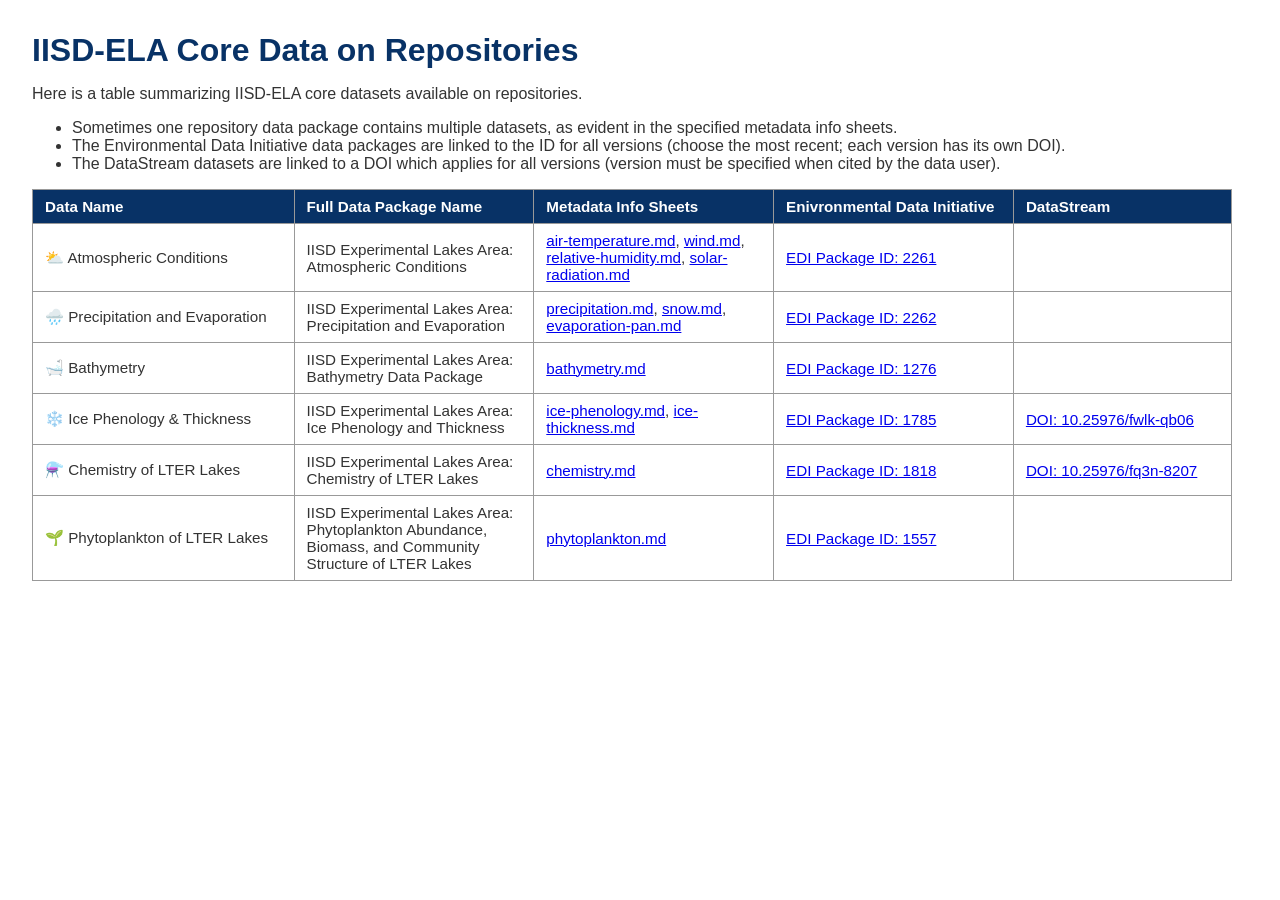
==== index.html @ 13cb94c2 "move index.html etc to root" ====
<!DOCTYPE html>
<html lang="en">
<head>
  <meta charset="UTF-8" />
  <title>Repository Data Packages</title>
  <link rel="stylesheet" href="style.css">
</head>
<body>

  <h1>IISD-ELA Core Data on Repositories</h1>

    Here is a table summarizing IISD-ELA core datasets available on repositories.
    <ul>
    <li>Sometimes one repository data package contains multiple datasets, as evident in the specified metadata info sheets.</li>
    <li>The Environmental Data Initiative data packages are linked to the ID for all versions (choose the most recent; each version has its own DOI).</li>
    <li>The DataStream datasets are linked to a DOI which applies for all versions (version must be specified when cited by the data user).</li>
    </ul>

  <table id="data-table"></table>

  <script src="script.js"></script>
</body>
</html>
---- style.css ----
/* Apply Proxima Nova to the whole page */
body {
  font-family: "Proxima Nova", sans-serif;
  margin: 2rem;
  background-color: #ffffff;
  color: #333333;
}

/* Header styling */
h1 {
  color: #083266; /* deep blue header */
  font-size: 2rem;
  margin-bottom: 1rem;
}

/* Table styling */
table {
  border-collapse: collapse;       /* Removes double borders */
  width: 100%;                     /* Table fills width of container */
  max-width: 1200px;               /* Optional: keep table from being too wide */
  margin-bottom: 2rem;
  table-layout: fixed;
  font-size: 0.95rem;
}

th, td {
  border: 1px solid #999;          /* Solid border for all cells */
  padding: 0.5rem 0.75rem;
  text-align: left;
  vertical-align: middle;
}

th {
  background-color: #083266;       /* deep blue header row */
  color: #ffffff; /* header text white */
}

/* Column widths  */
/* (If want non-equal divisions! Otherwise comment out for equal) */


table th:nth-child(1),
table td:nth-child(1) {
  width: 22%;
}

table th:nth-child(2),
table td:nth-child(2) {
  width: 20%;
}

table th:nth-child(3),
table td:nth-child(3) {
  width: 20%;
}

table th:nth-child(4),
table td:nth-child(4) {
  width: 20%;
}

table th:nth-child(5),
table td:nth-child(5) {
  width: 18%;
}


/* Make long text wrap inside cells */
td {
  word-wrap: break-word;
}

/* Hover effect for rows */
tr:hover {
  background-color: #e6f0ff;
}
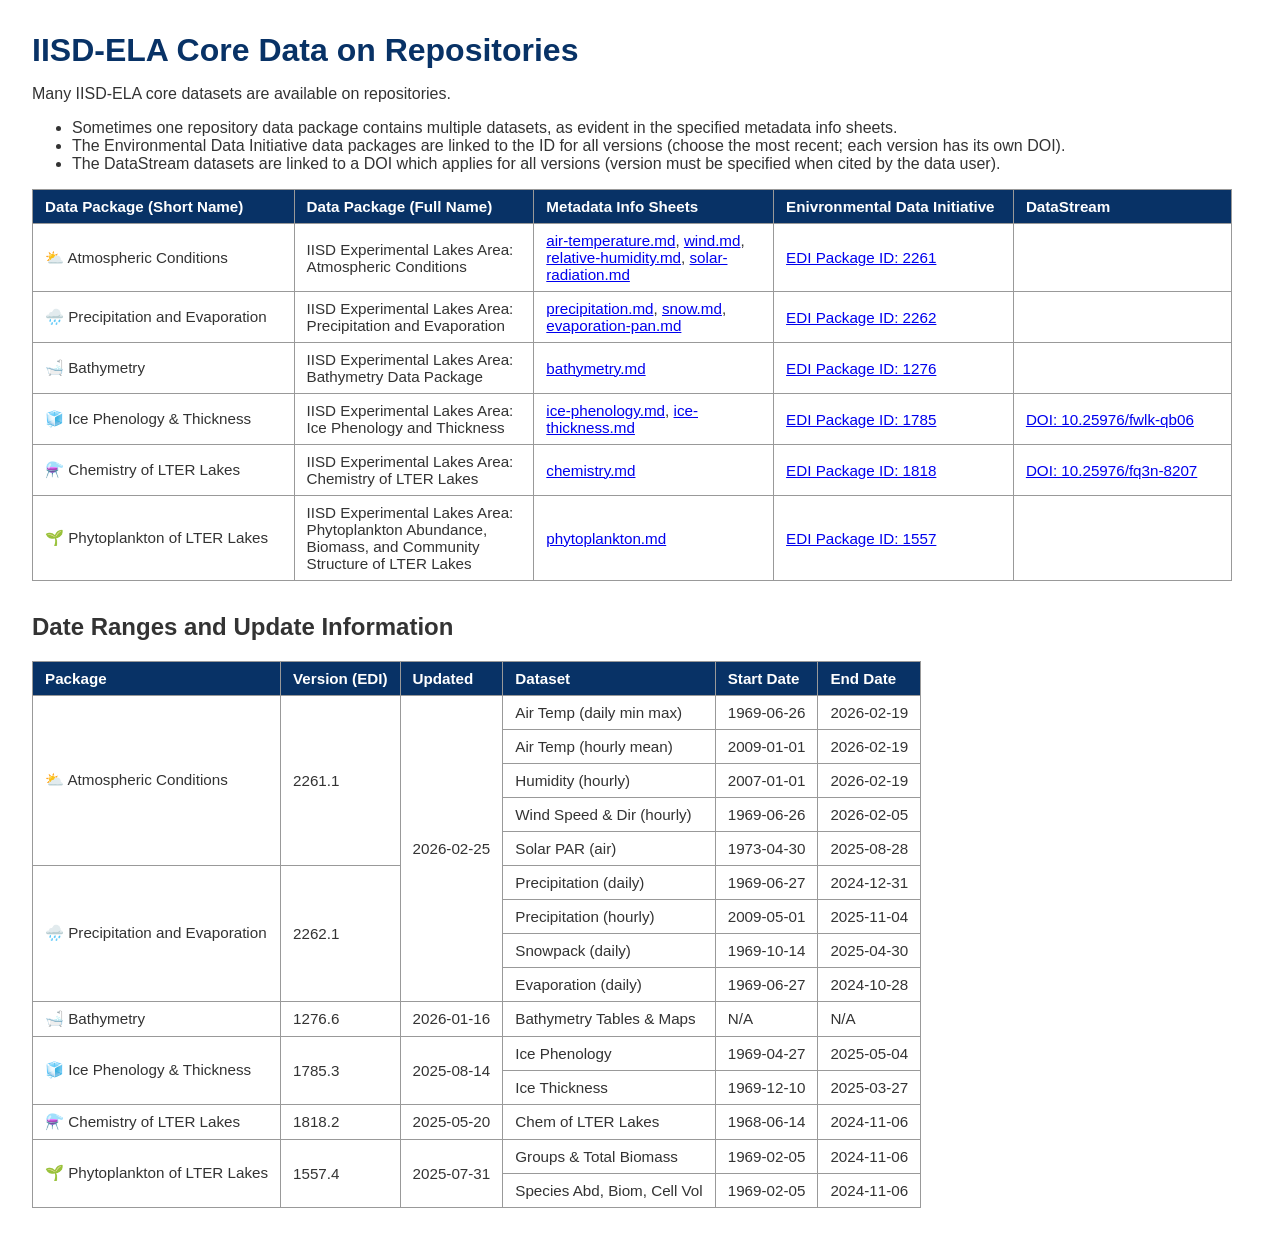
==== commit b5c2ffc2: "Added dates summary table" ====
--- a/index.html
+++ b/index.html
@@ -9,15 +9,22 @@
 
   <h1>IISD-ELA Core Data on Repositories</h1>
 
-    Here is a table summarizing IISD-ELA core datasets available on repositories.
+    Many IISD-ELA core datasets are available on repositories.
     <ul>
     <li>Sometimes one repository data package contains multiple datasets, as evident in the specified metadata info sheets.</li>
     <li>The Environmental Data Initiative data packages are linked to the ID for all versions (choose the most recent; each version has its own DOI).</li>
     <li>The DataStream datasets are linked to a DOI which applies for all versions (version must be specified when cited by the data user).</li>
     </ul>
 
-  <table id="data-table"></table>
+  <table id="core-data-repos-table"></table>
+
+  <h2>Date Ranges and Update Information</h2>
+
+  <table id="date-ranges-table"></table>
 
   <script src="script.js"></script>
+
+  
+
 </body>
 </html>
--- a/style.css
+++ b/style.css
@@ -19,8 +19,18 @@
   width: 100%;                     /* Table fills width of container */
   max-width: 1200px;               /* Optional: keep table from being too wide */
   margin-bottom: 2rem;
+  font-size: 0.95rem;
+}
+
+/* First table - fixed layout with equal/specified widths */
+#core-data-repos-table {
   table-layout: fixed;
-  font-size: 0.95rem;
+}
+
+/* Second table - natural layout based on content width */
+#date-ranges-table {
+  table-layout: auto;
+  width: auto;                     /* Let it size based on content */
 }
 
 th, td {
@@ -35,33 +45,36 @@
   color: #ffffff; /* header text white */
 }
 
-/* Column widths  */
-/* (If want non-equal divisions! Otherwise comment out for equal) */
-
-
-table th:nth-child(1),
-table td:nth-child(1) {
+/* Column widths for first table */
+#core-data-repos-table th:nth-child(1),
+#core-data-repos-table td:nth-child(1) {
   width: 22%;
 }
 
-table th:nth-child(2),
-table td:nth-child(2) {
+#core-data-repos-table th:nth-child(2),
+#core-data-repos-table td:nth-child(2) {
   width: 20%;
 }
 
-table th:nth-child(3),
-table td:nth-child(3) {
+#core-data-repos-table th:nth-child(3),
+#core-data-repos-table td:nth-child(3) {
   width: 20%;
 }
 
-table th:nth-child(4),
-table td:nth-child(4) {
+#core-data-repos-table th:nth-child(4),
+#core-data-repos-table td:nth-child(4) {
   width: 20%;
 }
 
-table th:nth-child(5),
-table td:nth-child(5) {
+#core-data-repos-table th:nth-child(5),
+#core-data-repos-table td:nth-child(5) {
   width: 18%;
+}
+
+/* Date ranges table - no fixed widths, widths naturally based on content */
+#date-ranges-table th,
+#date-ranges-table td {
+  width: auto;
 }
 
 
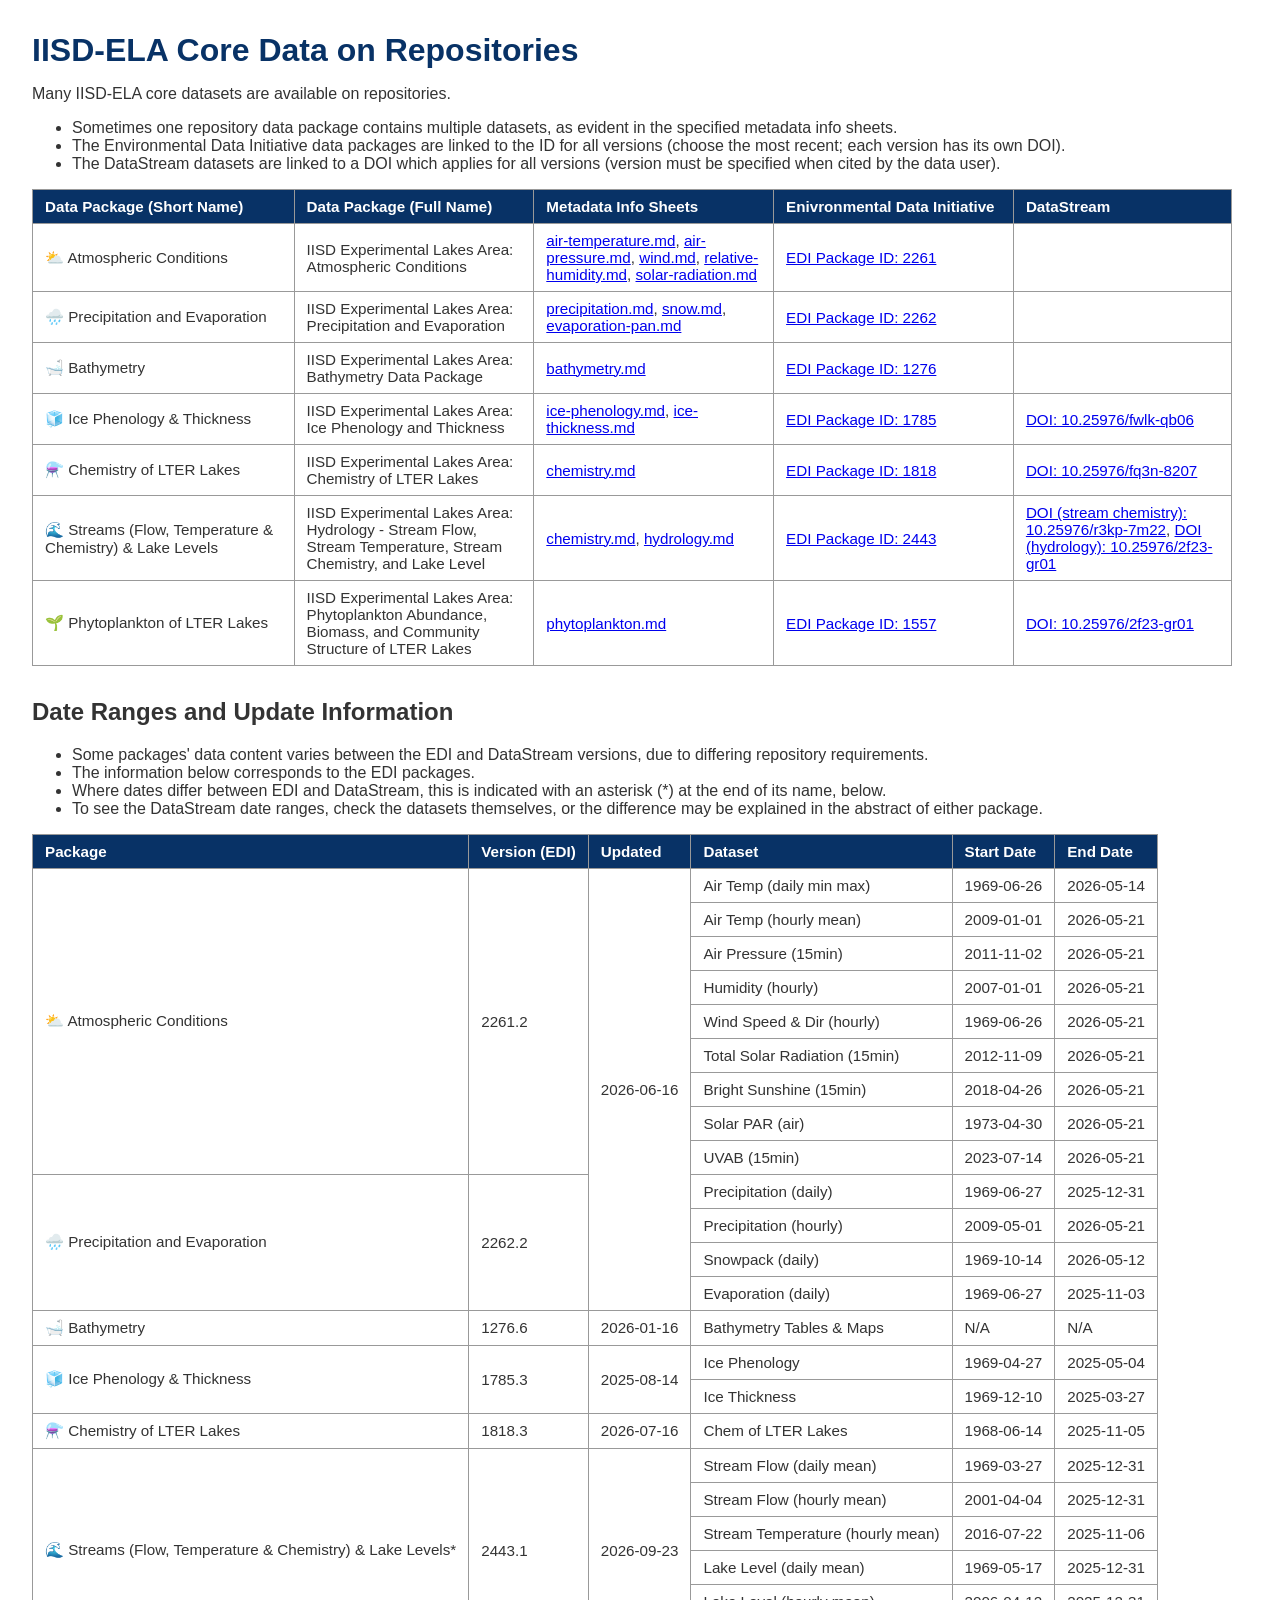
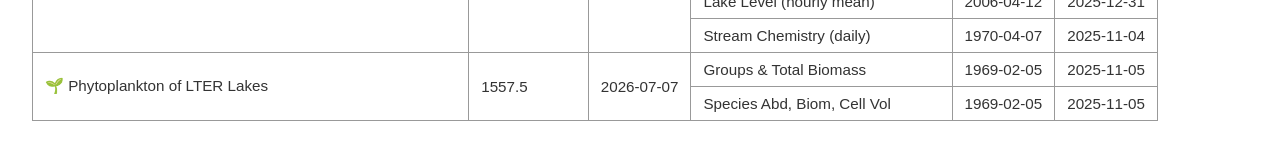
==== commit 0ca44cfb: "add update date and note diff EDI vs DS in 2nd table" ====
--- a/index.html
+++ b/index.html
@@ -20,6 +20,13 @@
 
   <h2>Date Ranges and Update Information</h2>
 
+    <ul>
+    <li>Some packages' data content varies between the EDI and DataStream versions, due to differing repository requirements.</li>
+    <li>The information below corresponds to the EDI packages.</li>
+    <li>Where dates differ between EDI and DataStream, this is indicated with an asterisk (*) at the end of its name, below.</li>
+    <li>To see the DataStream date ranges, check the datasets themselves, or the difference may be explained in the abstract of either package.</li>
+    </ul>
+
   <table id="date-ranges-table"></table>
 
   <script src="script.js"></script>
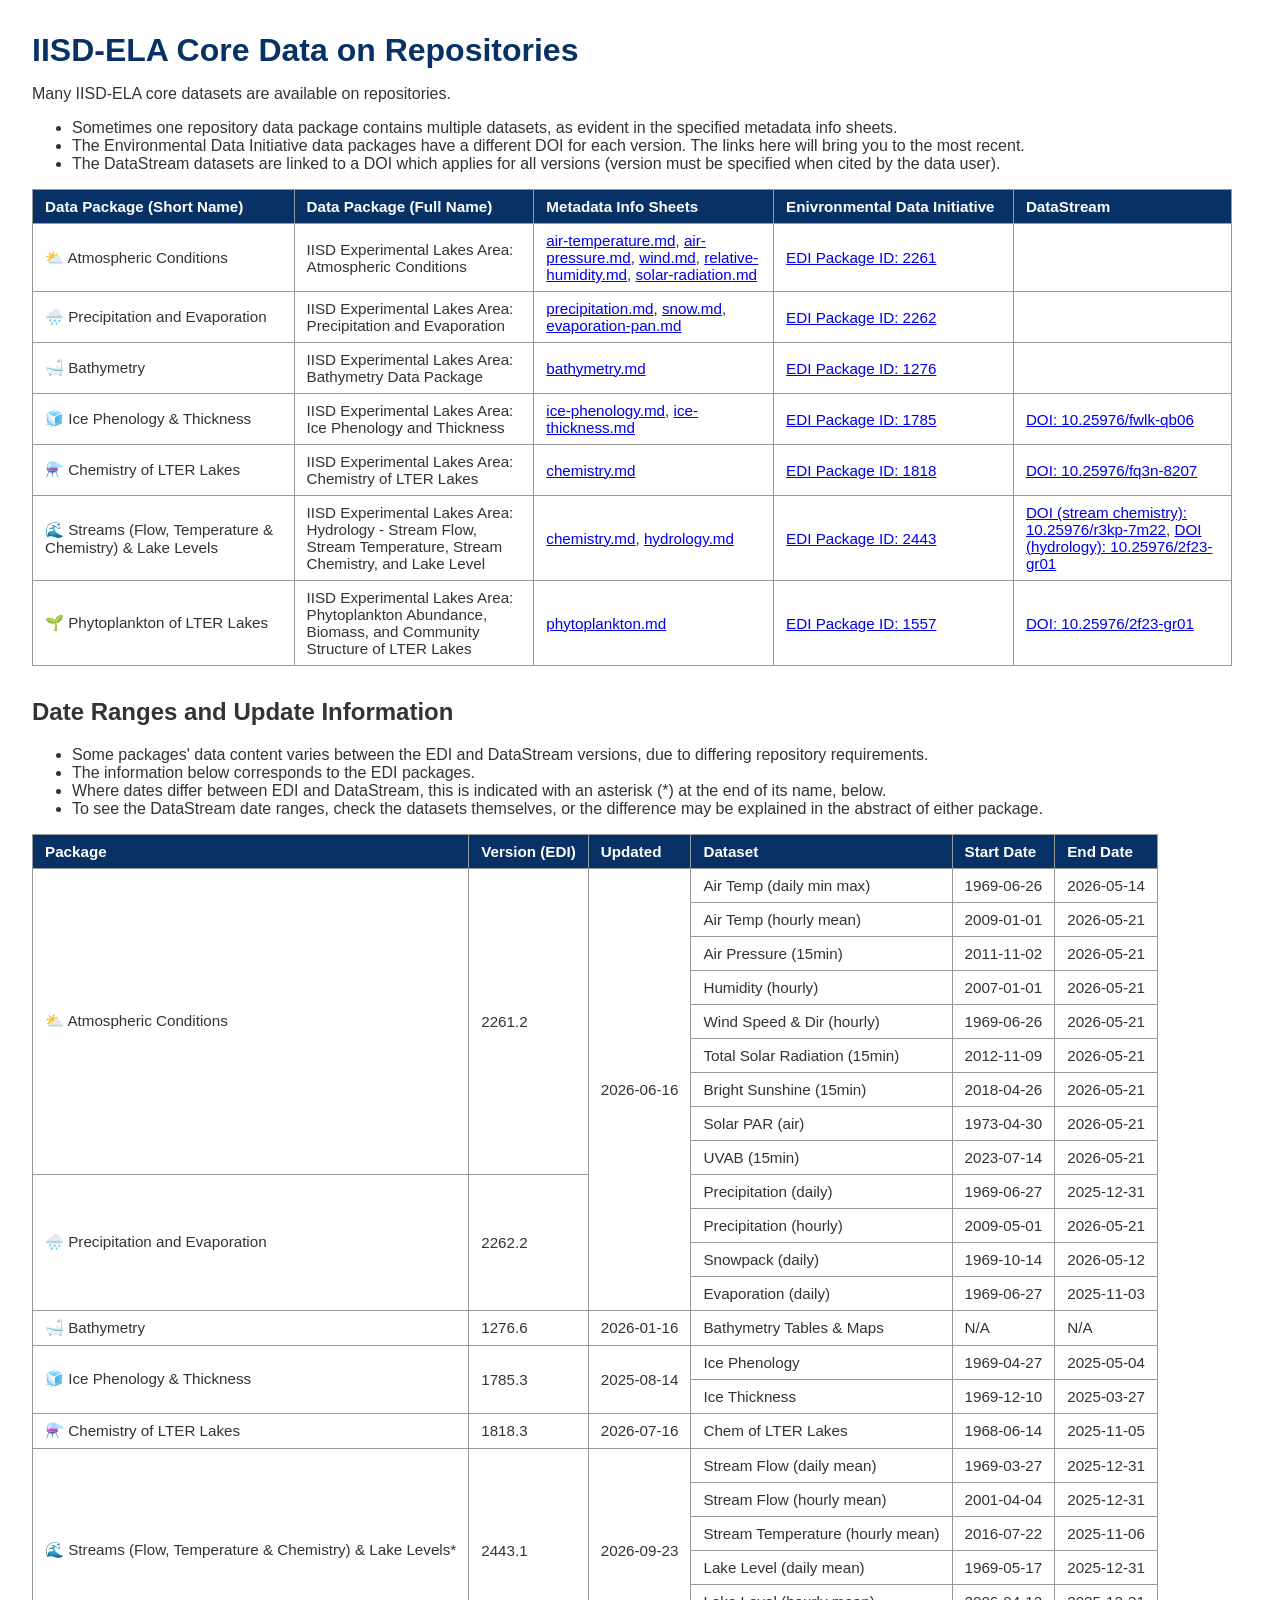
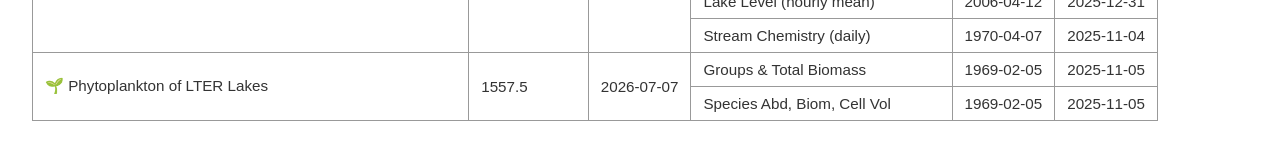
==== commit 2e4f3f64: "edit EDI versions note" ====
--- a/index.html
+++ b/index.html
@@ -12,7 +12,7 @@
     Many IISD-ELA core datasets are available on repositories.
     <ul>
     <li>Sometimes one repository data package contains multiple datasets, as evident in the specified metadata info sheets.</li>
-    <li>The Environmental Data Initiative data packages are linked to the ID for all versions (choose the most recent; each version has its own DOI).</li>
+    <li>The Environmental Data Initiative data packages have a different DOI for each version. The links here will bring you to the most recent.</li>
     <li>The DataStream datasets are linked to a DOI which applies for all versions (version must be specified when cited by the data user).</li>
     </ul>
 
